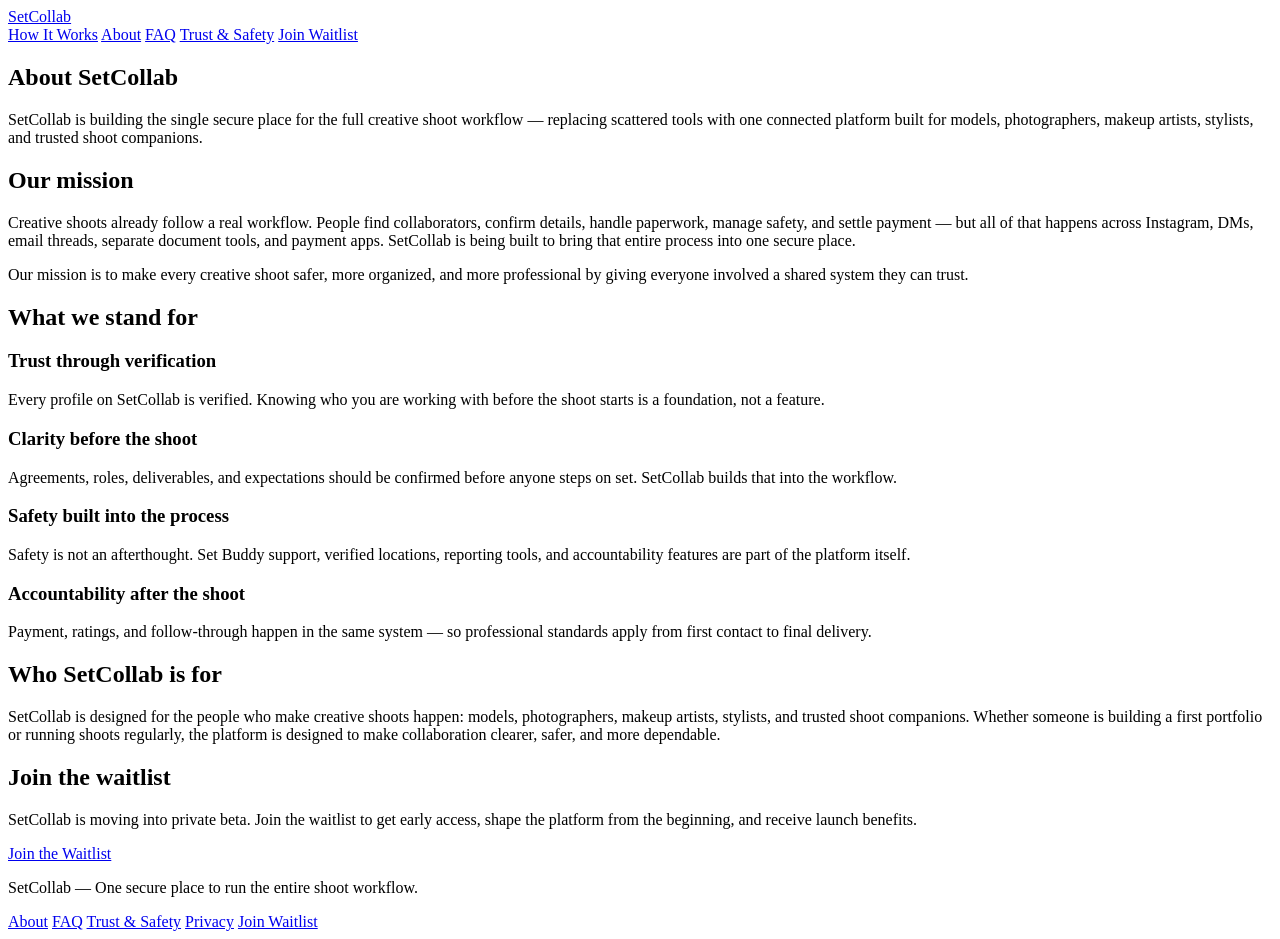
==== setcollab-about.html @ 09e6d445 "Create setcollab-about.html" ====
<!DOCTYPE html>
<html lang="en">
<head>
<meta charset="UTF-8">
<meta name="viewport" content="width=device-width, initial-scale=1.0">
<title>About — SetCollab</title>
<meta name="description" content="SetCollab is building the single secure platform for the full creative shoot workflow. Learn about our mission and the team behind it.">
<link rel="stylesheet" href="assets/styles.css">
</head>
<body>
<header class="site-header">
  <div class="container header-inner">
    <a href="index.html" class="logo">SetCollab</a>
    <nav class="site-nav">
      <a href="index.html#how-it-works">How It Works</a>
      <a href="setcollab-about.html">About</a>
      <a href="setcollab-faq.html">FAQ</a>
      <a href="setcollab-trust-safety.html">Trust &amp; Safety</a>
      <a href="setcollab-join.html" class="btn btn-primary">Join Waitlist</a>
    </nav>
  </div>
</header>

<main>
  <section class="page-hero">
    <div class="container">
      <h1>About SetCollab</h1>
      <p class="hero-sub">SetCollab is building the single secure place for the full creative shoot workflow — replacing scattered tools with one connected platform built for models, photographers, makeup artists, stylists, and trusted shoot companions.</p>
    </div>
  </section>

  <section class="about-mission">
    <div class="container">
      <h2>Our mission</h2>
      <p>Creative shoots already follow a real workflow. People find collaborators, confirm details, handle paperwork, manage safety, and settle payment — but all of that happens across Instagram, DMs, email threads, separate document tools, and payment apps. SetCollab is being built to bring that entire process into one secure place.</p>
      <p>Our mission is to make every creative shoot safer, more organized, and more professional by giving everyone involved a shared system they can trust.</p>
    </div>
  </section>

  <section class="about-values">
    <div class="container">
      <h2>What we stand for</h2>
      <div class="value-cards">
        <div class="value-card">
          <h3>Trust through verification</h3>
          <p>Every profile on SetCollab is verified. Knowing who you are working with before the shoot starts is a foundation, not a feature.</p>
        </div>
        <div class="value-card">
          <h3>Clarity before the shoot</h3>
          <p>Agreements, roles, deliverables, and expectations should be confirmed before anyone steps on set. SetCollab builds that into the workflow.</p>
        </div>
        <div class="value-card">
          <h3>Safety built into the process</h3>
          <p>Safety is not an afterthought. Set Buddy support, verified locations, reporting tools, and accountability features are part of the platform itself.</p>
        </div>
        <div class="value-card">
          <h3>Accountability after the shoot</h3>
          <p>Payment, ratings, and follow-through happen in the same system — so professional standards apply from first contact to final delivery.</p>
        </div>
      </div>
    </div>
  </section>

  <section class="about-audience">
    <div class="container">
      <h2>Who SetCollab is for</h2>
      <p>SetCollab is designed for the people who make creative shoots happen: models, photographers, makeup artists, stylists, and trusted shoot companions. Whether someone is building a first portfolio or running shoots regularly, the platform is designed to make collaboration clearer, safer, and more dependable.</p>
    </div>
  </section>

  <section class="cta-band">
    <div class="container">
      <h2>Join the waitlist</h2>
      <p>SetCollab is moving into private beta. Join the waitlist to get early access, shape the platform from the beginning, and receive launch benefits.</p>
      <a href="setcollab-join.html" class="btn btn-primary btn-lg">Join the Waitlist</a>
    </div>
  </section>
</main>

<footer class="site-footer">
  <div class="container footer-inner">
    <p class="footer-brand">SetCollab — One secure place to run the entire shoot workflow.</p>
    <nav class="footer-nav">
      <a href="setcollab-about.html">About</a>
      <a href="setcollab-faq.html">FAQ</a>
      <a href="setcollab-trust-safety.html">Trust &amp; Safety</a>
      <a href="setcollab-privacy.html">Privacy</a>
      <a href="setcollab-join.html">Join Waitlist</a>
    </nav>
  </div>
</footer>
<script src="assets/site.js"></script>
</body>
</html>
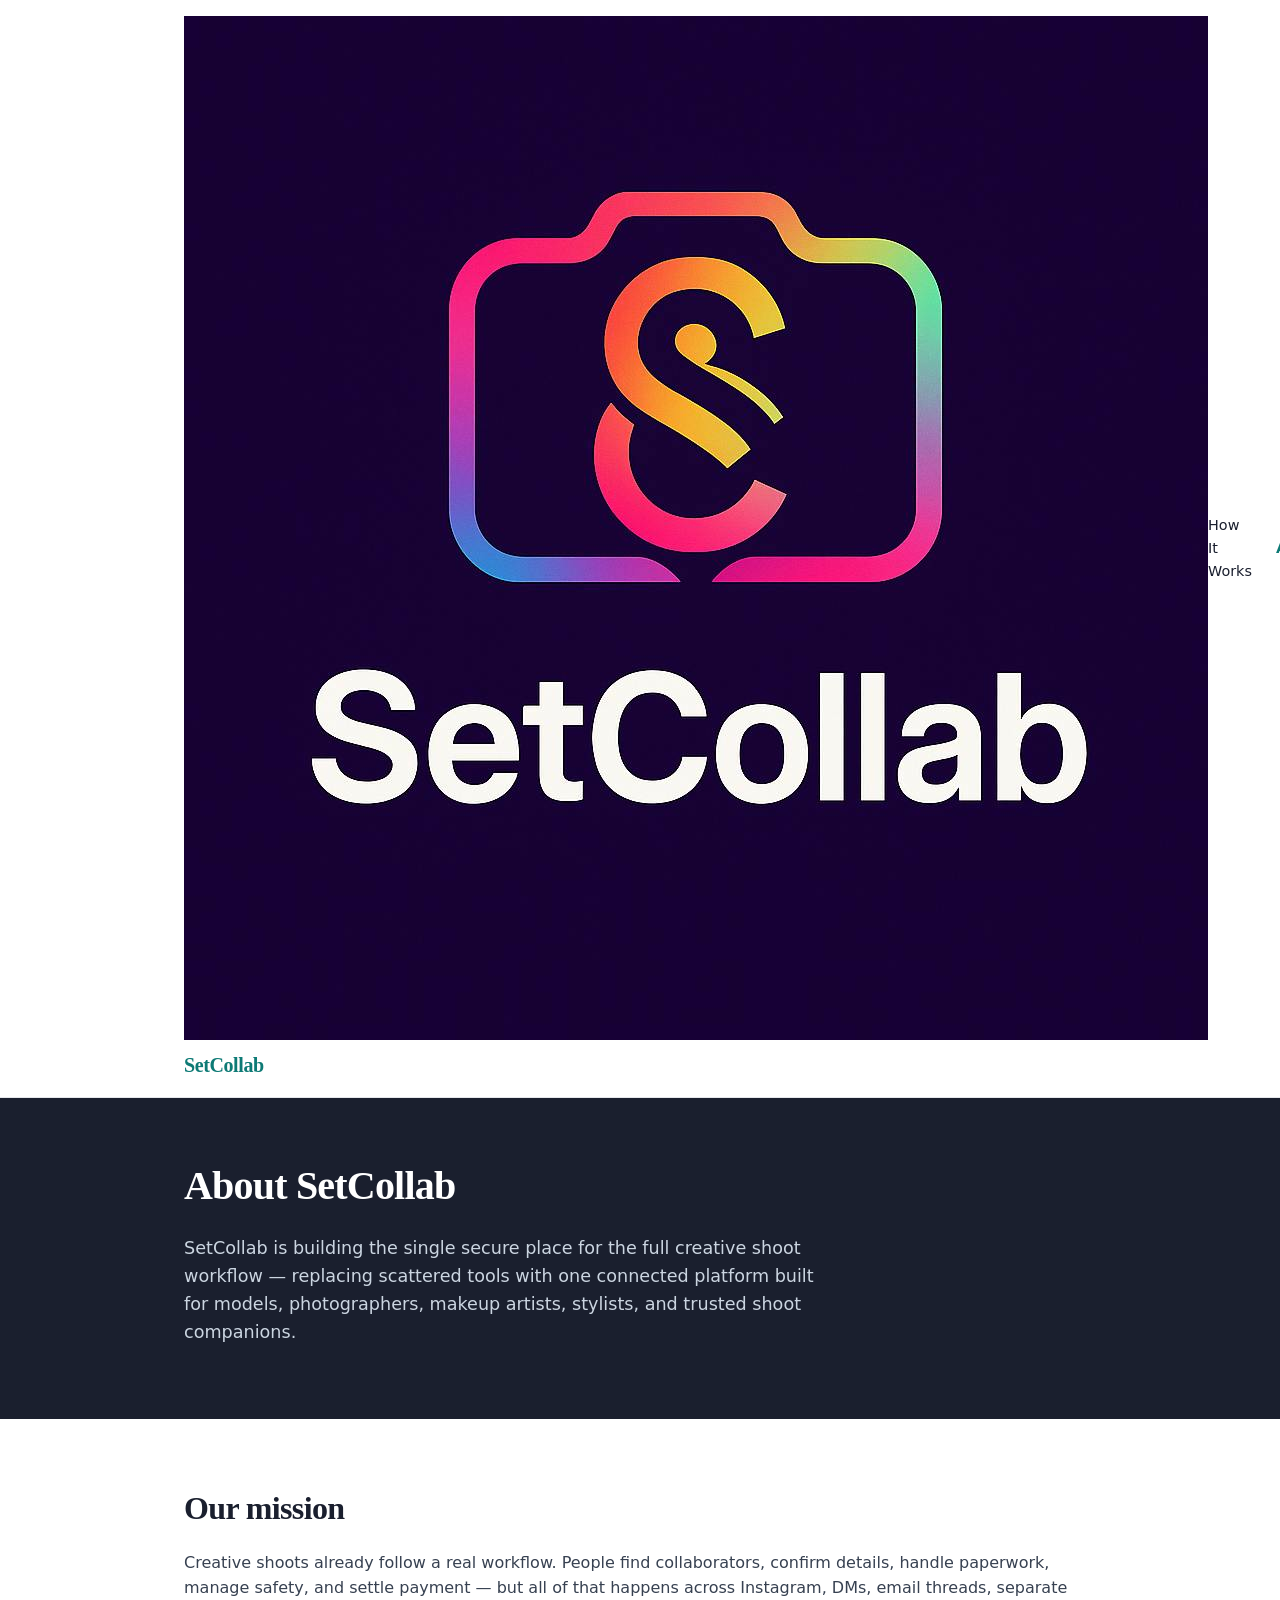
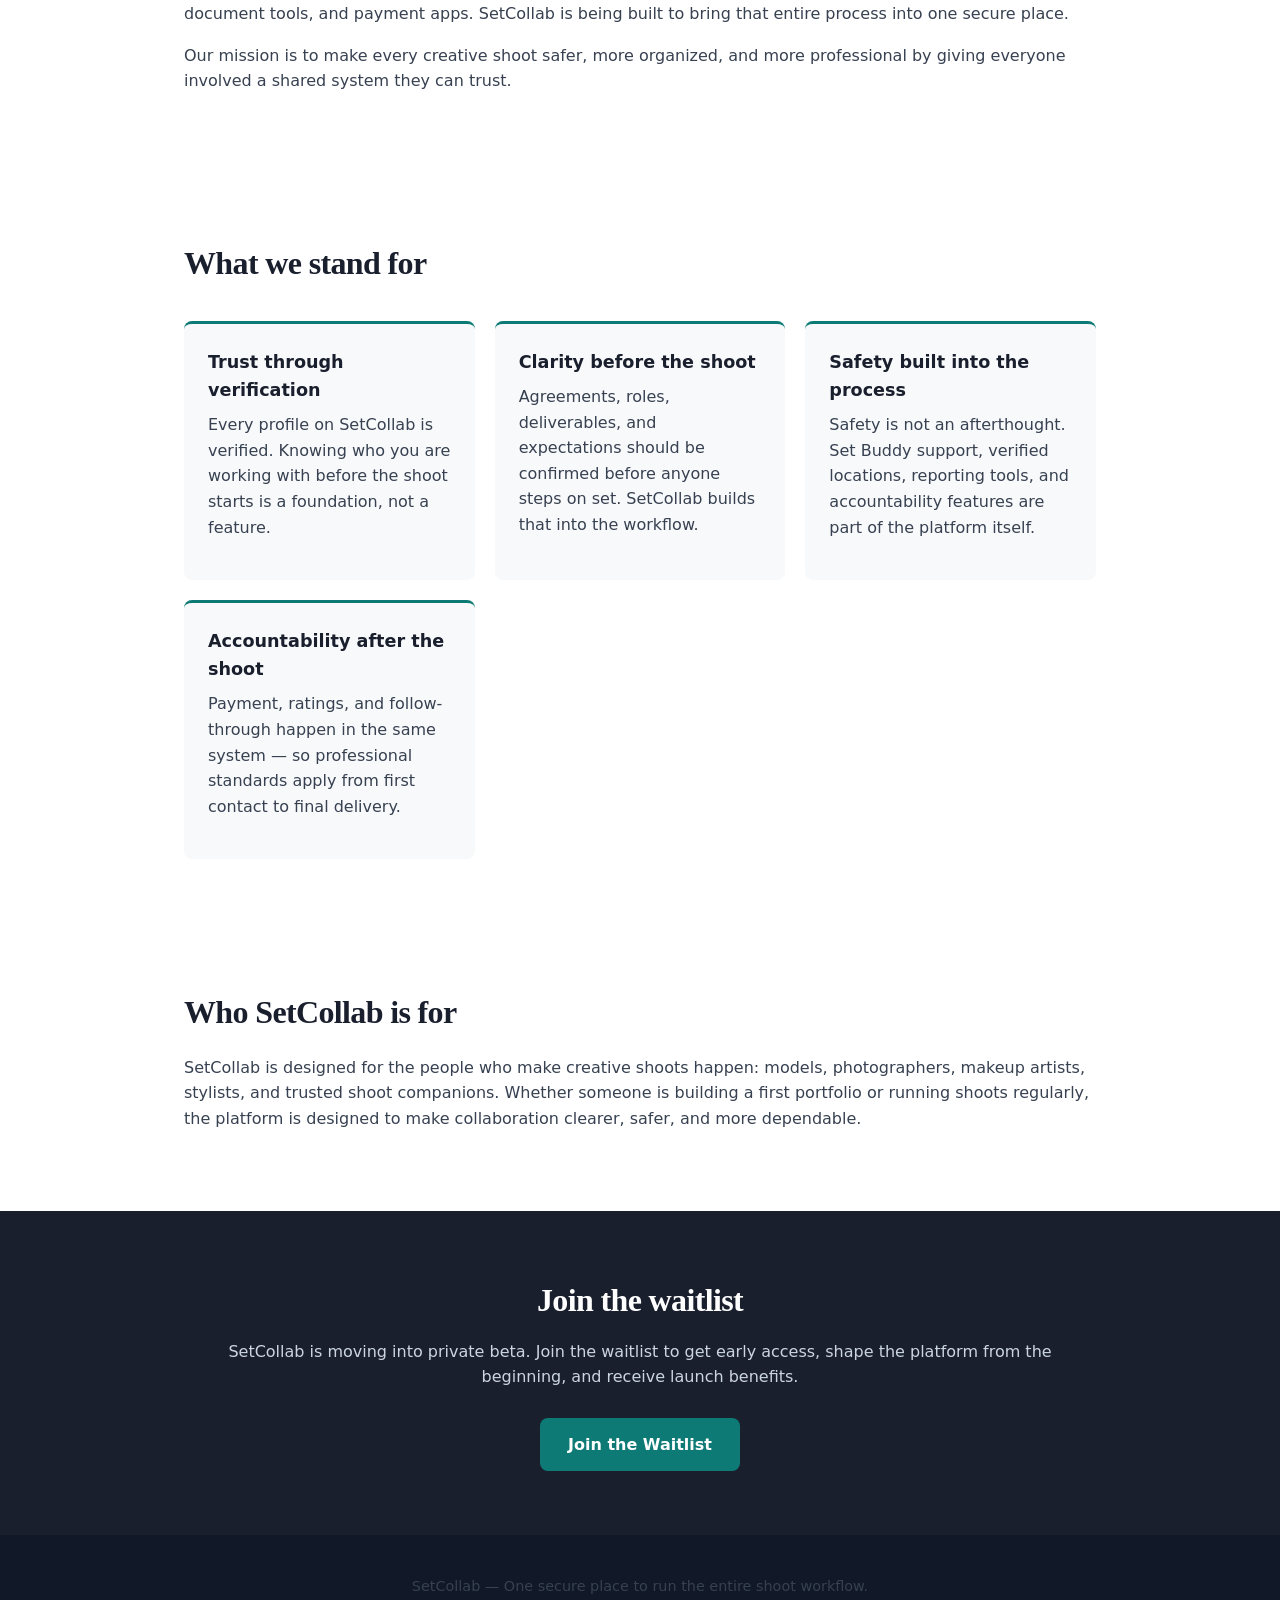
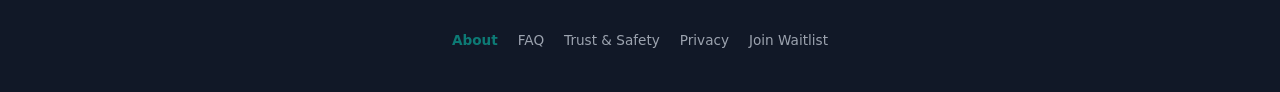
==== commit eb32004d: "V2 update" ====
--- a/setcollab-about.html
+++ b/setcollab-about.html
@@ -5,12 +5,16 @@
 <meta name="viewport" content="width=device-width, initial-scale=1.0">
 <title>About — SetCollab</title>
 <meta name="description" content="SetCollab is building the single secure platform for the full creative shoot workflow. Learn about our mission and the team behind it.">
+<link rel="icon" type="image/png" href="assets/SetCollab_Logo.png">
+<link rel="preconnect" href="https://fonts.googleapis.com">
+<link rel="preconnect" href="https://fonts.gstatic.com" crossorigin>
+<link href="https://fonts.googleapis.com/css2?family=Libre+Franklin:wght@400;600;700;800&family=Work+Sans:wght@400;500;600;700&display=swap" rel="stylesheet">
 <link rel="stylesheet" href="assets/styles.css">
 </head>
 <body>
 <header class="site-header">
   <div class="container header-inner">
-    <a href="index.html" class="logo">SetCollab</a>
+    <a href="index.html" class="logo"><img src="assets/SetCollab_Logo.png" alt="" class="logo-mark">SetCollab</a>
     <nav class="site-nav">
       <a href="index.html#how-it-works">How It Works</a>
       <a href="setcollab-about.html">About</a>
--- a/assets/styles.css
+++ b/assets/styles.css
@@ -0,0 +1,346 @@
+/* SetCollab — styles.css */
+
+*, *::before, *::after { box-sizing: border-box; margin: 0; padding: 0; }
+
+:root {
+  --teal: #0d7a75;
+  --teal-dark: #085e5a;
+  --teal-light: #e6f4f3;
+  --charcoal: #1a1f2e;
+  --gray: #6b7280;
+  --light: #f8f9fa;
+  --white: #ffffff;
+  --font-display: 'Georgia', serif;
+  --font-body: system-ui, -apple-system, sans-serif;
+  --max-w: 960px;
+  --radius: 8px;
+}
+
+html { font-size: 16px; scroll-behavior: smooth; }
+
+body {
+  font-family: var(--font-body);
+  color: var(--charcoal);
+  background: var(--white);
+  line-height: 1.6;
+}
+
+.container {
+  max-width: var(--max-w);
+  margin: 0 auto;
+  padding: 0 24px;
+}
+
+/* Header */
+.site-header {
+  background: var(--white);
+  border-bottom: 1px solid #e5e7eb;
+  position: sticky;
+  top: 0;
+  z-index: 100;
+}
+
+.header-inner {
+  display: flex;
+  align-items: center;
+  justify-content: space-between;
+  padding-top: 16px;
+  padding-bottom: 16px;
+}
+
+.logo {
+  font-family: var(--font-display);
+  font-size: 1.25rem;
+  font-weight: 700;
+  color: var(--teal);
+  text-decoration: none;
+  letter-spacing: -0.02em;
+}
+
+.site-nav {
+  display: flex;
+  align-items: center;
+  gap: 24px;
+}
+
+.site-nav a {
+  color: var(--charcoal);
+  text-decoration: none;
+  font-size: 0.9rem;
+}
+
+.site-nav a:hover { color: var(--teal); }
+
+/* Buttons */
+.btn {
+  display: inline-block;
+  padding: 10px 20px;
+  border-radius: var(--radius);
+  font-size: 0.9rem;
+  font-weight: 600;
+  text-decoration: none;
+  cursor: pointer;
+  transition: background 0.2s, color 0.2s;
+}
+
+.btn-primary {
+  background: var(--teal);
+  color: var(--white);
+}
+
+.btn-primary:hover { background: var(--teal-dark); }
+
+.btn-ghost {
+  background: transparent;
+  color: var(--teal);
+  border: 2px solid var(--teal);
+}
+
+.btn-ghost:hover {
+  background: var(--teal);
+  color: var(--white);
+}
+
+.btn-lg { padding: 14px 28px; font-size: 1rem; }
+
+/* Hero */
+.hero {
+  padding: 80px 0 64px;
+  background: var(--charcoal);
+  color: var(--white);
+}
+
+.eyebrow {
+  font-size: 0.85rem;
+  text-transform: uppercase;
+  letter-spacing: 0.1em;
+  color: var(--teal-light);
+  margin-bottom: 16px;
+}
+
+.hero h1 {
+  font-family: var(--font-display);
+  font-size: clamp(2rem, 5vw, 3rem);
+  line-height: 1.15;
+  margin-bottom: 20px;
+  letter-spacing: -0.02em;
+}
+
+.hero-sub {
+  font-size: 1.1rem;
+  color: #cbd5e1;
+  max-width: 640px;
+  margin-bottom: 32px;
+}
+
+.hero-ctas {
+  display: flex;
+  gap: 16px;
+  flex-wrap: wrap;
+  margin-bottom: 24px;
+}
+
+.microcopy {
+  font-size: 0.85rem;
+  color: #94a3b8;
+}
+
+/* Page hero (inner pages) */
+.page-hero {
+  padding: 56px 0 40px;
+  background: var(--charcoal);
+  color: var(--white);
+}
+
+.page-hero h1 {
+  font-family: var(--font-display);
+  font-size: clamp(1.75rem, 4vw, 2.5rem);
+  margin-bottom: 16px;
+  letter-spacing: -0.02em;
+}
+
+/* Sections */
+section { padding: 64px 0; }
+
+.problem { background: var(--light); }
+.concept { background: var(--white); }
+.workflow { background: var(--teal-light); }
+.trust { background: var(--white); }
+.audience { background: var(--light); }
+
+h2 {
+  font-family: var(--font-display);
+  font-size: clamp(1.4rem, 3vw, 2rem);
+  margin-bottom: 16px;
+  letter-spacing: -0.02em;
+}
+
+h3 { font-size: 1.1rem; margin-bottom: 8px; }
+
+p { margin-bottom: 16px; color: #374151; }
+
+.closing-line {
+  font-weight: 600;
+  color: var(--teal);
+  font-size: 1.05rem;
+}
+
+.section-intro { font-size: 1.05rem; margin-bottom: 40px; }
+
+/* Problem points */
+.problem-points {
+  list-style: none;
+  margin-top: 24px;
+}
+
+.problem-points li {
+  padding: 12px 16px 12px 40px;
+  position: relative;
+  margin-bottom: 8px;
+  background: var(--white);
+  border-radius: var(--radius);
+  border-left: 3px solid var(--teal);
+}
+
+.problem-points li::before {
+  content: '→';
+  position: absolute;
+  left: 14px;
+  color: var(--teal);
+}
+
+/* Steps */
+.steps {
+  display: grid;
+  grid-template-columns: repeat(auto-fit, minmax(260px, 1fr));
+  gap: 24px;
+  margin-top: 32px;
+}
+
+.step {
+  background: var(--white);
+  border-radius: var(--radius);
+  padding: 28px 24px;
+  border: 1px solid #e5e7eb;
+}
+
+.step-num {
+  display: block;
+  font-size: 0.75rem;
+  font-weight: 700;
+  color: var(--teal);
+  text-transform: uppercase;
+  letter-spacing: 0.1em;
+  margin-bottom: 10px;
+}
+
+/* Trust cards */
+.trust-cards, .value-cards, .benefit-cards {
+  display: grid;
+  grid-template-columns: repeat(auto-fit, minmax(240px, 1fr));
+  gap: 20px;
+  margin-top: 32px;
+}
+
+.trust-card, .value-card, .benefit-card {
+  background: var(--light);
+  border-radius: var(--radius);
+  padding: 24px;
+  border-top: 3px solid var(--teal);
+}
+
+/* Pillars (trust-safety page) */
+.pillar {
+  padding: 24px 0;
+  border-bottom: 1px solid #e5e7eb;
+}
+
+.pillar:last-child { border-bottom: none; }
+
+/* FAQ */
+.faq-group { margin-bottom: 48px; }
+
+.faq-group > h2 {
+  font-size: 1.3rem;
+  color: var(--teal);
+  padding-bottom: 12px;
+  border-bottom: 2px solid var(--teal-light);
+  margin-bottom: 24px;
+}
+
+.faq-item {
+  padding: 20px 0;
+  border-bottom: 1px solid #f3f4f6;
+}
+
+.faq-item h3 { color: var(--charcoal); font-size: 1rem; margin-bottom: 8px; }
+
+/* Policy */
+.policy-section {
+  padding: 28px 0;
+  border-bottom: 1px solid #e5e7eb;
+}
+
+.policy-section:last-child { border-bottom: none; }
+
+.policy-section h2 { font-size: 1.2rem; margin-bottom: 12px; }
+
+/* CTA band */
+.waitlist, .cta-band {
+  background: var(--charcoal);
+  color: var(--white);
+  text-align: center;
+  padding: 64px 0;
+}
+
+.waitlist h2, .cta-band h2 { color: var(--white); margin-bottom: 12px; }
+.waitlist p, .cta-band p { color: #cbd5e1; margin-bottom: 28px; }
+
+.trust-note {
+  font-size: 0.8rem;
+  color: #94a3b8;
+  margin-top: 16px;
+}
+
+/* JotForm embed */
+.jotform-embed { margin: 32px 0; }
+
+/* Footer */
+.site-footer {
+  background: #111827;
+  color: #9ca3af;
+  padding: 40px 0;
+}
+
+.footer-inner {
+  display: flex;
+  flex-direction: column;
+  gap: 16px;
+  align-items: center;
+  text-align: center;
+}
+
+.footer-brand { font-size: 0.9rem; }
+
+.footer-nav {
+  display: flex;
+  gap: 20px;
+  flex-wrap: wrap;
+  justify-content: center;
+}
+
+.footer-nav a {
+  color: #9ca3af;
+  text-decoration: none;
+  font-size: 0.85rem;
+}
+
+.footer-nav a:hover { color: var(--white); }
+
+/* Responsive */
+@media (max-width: 640px) {
+  .site-nav { gap: 12px; }
+  .site-nav a:not(.btn) { display: none; }
+  .hero-ctas { flex-direction: column; }
+  .steps { grid-template-columns: 1fr; }
+}
